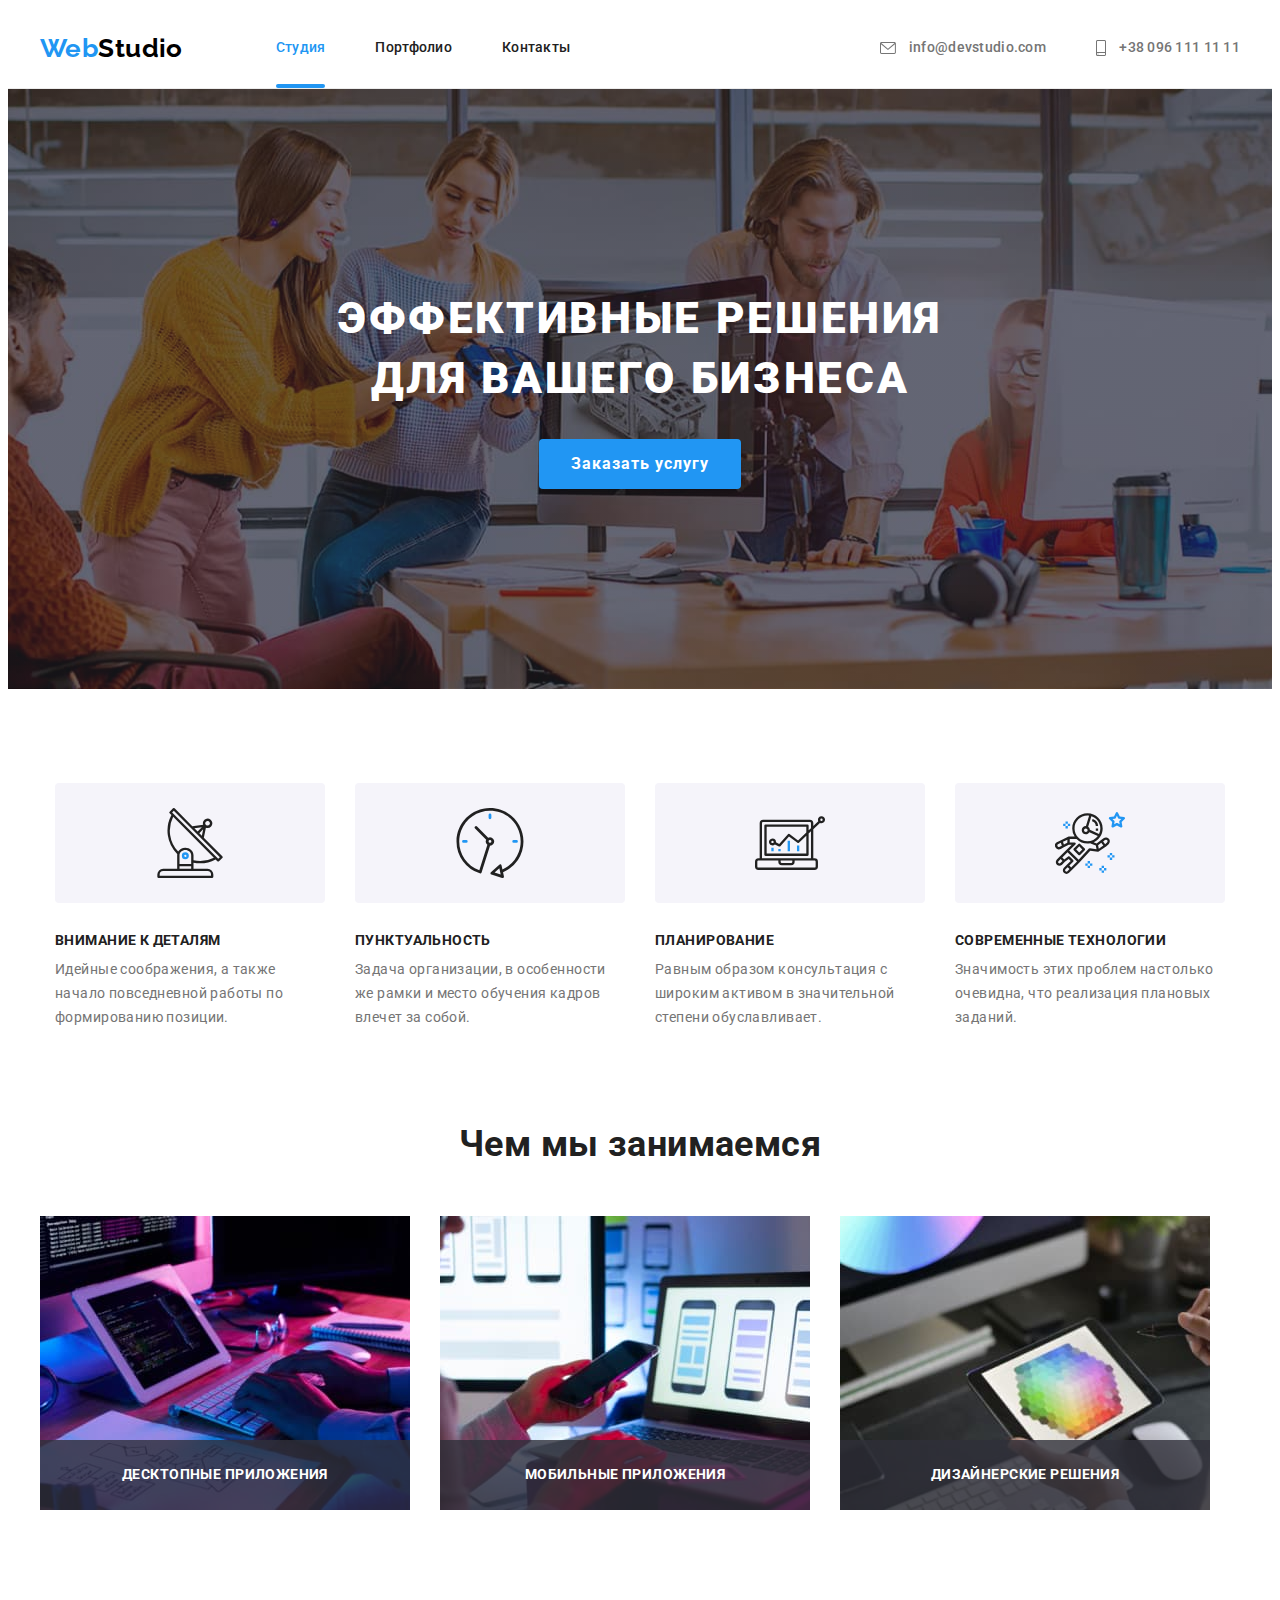
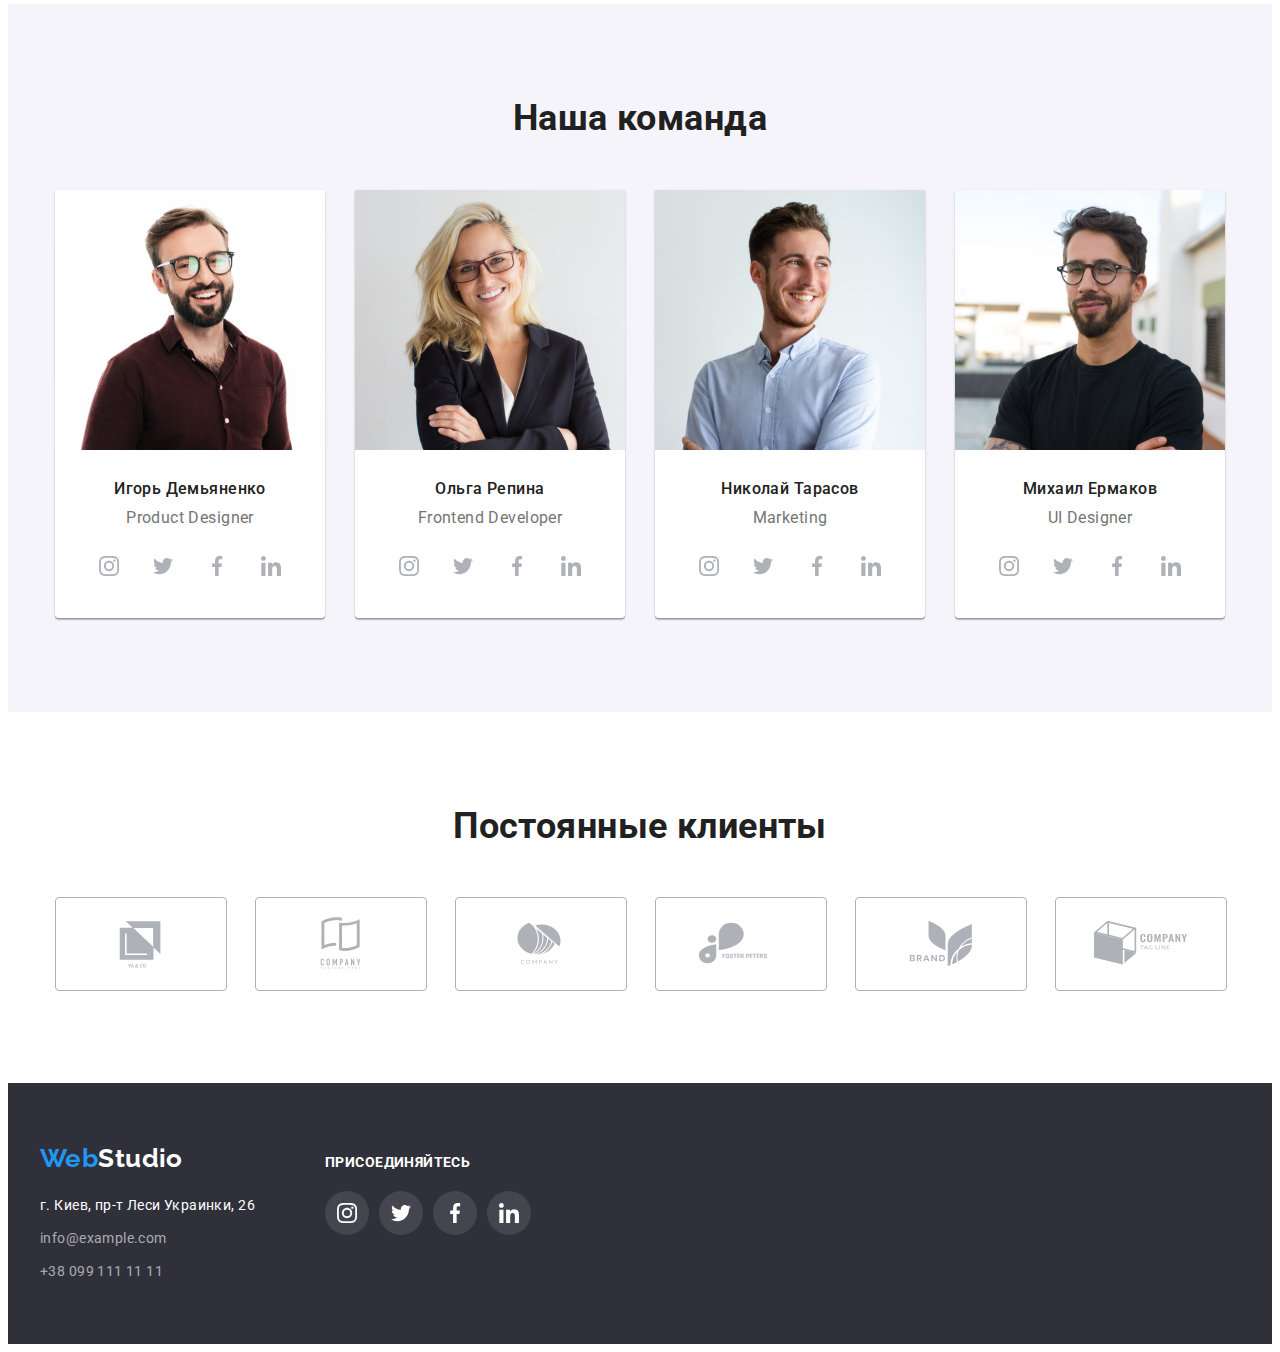
==== index.html @ 9dc1e690 "start" ====
<!DOCTYPE html>
<html lang="ru">
  <head>
    <meta charset="UTF-8" />
    <meta http-equiv="X-UA-Compatible" content="IE=edge" />
    <meta name="viewport" content="width=device-width, initial-scale=1.0" />
    <title>WebStudio</title>
    <link rel="preconnect" href="https://fonts.googleapis.com" />
    <link rel="preconnect" href="https://fonts.gstatic.com" crossorigin />
    <link
      href="https://fonts.googleapis.com/css2?family=Raleway:wght@700&family=Roboto:wght@400;500;700;900&display=swap"
      rel="stylesheet"
    />
    <link
      rel="stylesheet"
      href="https://cdnjs.cloudflare.com/ajax/libs/modern-normalize/1.1.0/modern-normalize.min.css"
      integrity="sha512-wpPYUAdjBVSE4KJnH1VR1HeZfpl1ub8YT/NKx4PuQ5NmX2tKuGu6U/JRp5y+Y8XG2tV+wKQpNHVUX03MfMFn9Q=="
      crossorigin="anonymous"
      referrerpolicy="no-referrer"
    />
    <link rel="stylesheet" href="./css/styles.css" />
  </head>
  <body>
    <header class="header">
      <div class="container header-content">
        <a class="header-logo link-res" href="./index.html"
          ><span class="logo-accent">Web</span>Studio</a
        >
        <nav>
          <ul class="header-nav-list list-res">
            <li>
              <a class="header-nav-link link-res current" href="./index.html"
                >Студия</a
              >
            </li>
            <li>
              <a class="header-nav-link link-res" href="./portfolio.html"
                >Портфолио</a
              >
            </li>
            <li><a class="header-nav-link link-res" href="#">Контакты</a></li>
          </ul>
        </nav>
        <ul class="header-contacts-list list-res">
          <li>
            <a
              class="header-contacts-link link-res"
              href="mailto:info@devstudio.com"
            >
              <svg class="header-contacts-icon" width="16" height="12">
                <use href="./images/icons.svg#icon-envelope"></use>
              </svg>
              info@devstudio.com</a
            >
          </li>
          <li>
            <a class="header-contacts-link link-res" href="tel:+380961111111">
              <svg class="header-contacts-icon" width="10" height="16">
                <use href="./images/icons.svg#icon-smartphone"></use>
              </svg>
              +38 096 111 11 11</a
            >
          </li>
        </ul>
      </div>
    </header>
    <main>
      <!-- Section hero -->
      <section class="hero">
        <div class="container">
          <h1 class="hero-title">Эффективные решения для вашего бизнеса</h1>
          <button class="hero-btn" type="button" data-modal-open>
            Заказать услугу
          </button>
        </div>
      </section>
      <!-- Section Our advatages -->
      <section class="section">
        <div class="container">
          <h2 class="visually-hidden">Наши преимущества</h2>
          <ul class="advantages-list list-res">
            <li class="advatages-list-item">
              <div class="advatages-icon-cont">
                <svg class="advatages-icon" width="70" height="70">
                  <use href="./images/icons.svg#icon-antenna"></use>
                </svg>
              </div>
              <h3 class="advantages-item-title">Внимание к деталям</h3>
              <p class="advantages-item-text">
                Идейные соображения, а также начало повседневной работы по
                формированию позиции.
              </p>
            </li>
            <li class="advatages-list-item">
              <div class="advatages-icon-cont">
                <svg class="advatages-icon" width="70" height="70">
                  <use href="./images/icons.svg#icon-clock"></use>
                </svg>
              </div>
              <h3 class="advantages-item-title">Пунктуальность</h3>
              <p class="advantages-item-text">
                Задача организации, в особенности же рамки и место обучения
                кадров влечет за собой.
              </p>
            </li>
            <li class="advatages-list-item">
              <div class="advatages-icon-cont">
                <svg class="advatages-icon" width="70" height="70">
                  <use href="./images/icons.svg#icon-diagram"></use>
                </svg>
              </div>
              <h3 class="advantages-item-title">Планирование</h3>
              <p class="advantages-item-text">
                Равным образом консультация с широким активом в значительной
                степени обуславливает.
              </p>
            </li>
            <li class="advatages-list-item">
              <div class="advatages-icon-cont">
                <svg class="advatages-icon" width="70" height="70">
                  <use href="./images/icons.svg#icon-astronaut"></use>
                </svg>
              </div>
              <h3 class="advantages-item-title">Современные технологии</h3>
              <p class="advantages-item-text">
                Значимость этих проблем настолько очевидна, что реализация
                плановых заданий.
              </p>
            </li>
          </ul>
        </div>
      </section>
      <!-- Section What We Do -->
      <section class="section what-we-do-section">
        <div class="container">
          <h2 class="section-title">Чем мы занимаемся</h2>
          <ul class="what-we-do-list list-res">
            <li class="what-we-do-list-item">
              <div class="what-we-do-wrap">
                <img
                  src="./images/img_1.jpg"
                  alt="Пишем код"
                  width="370"
                  height="295"
                />
                <p class="what-we-do-img-desc">Десктопные приложения</p>
              </div>
            </li>
            <li class="what-we-do-list-item">
              <div class="what-we-do-wrap">
                <img
                  src="./images/img_2.jpg"
                  alt="Адаптируем"
                  width="370"
                  height="295"
                />
                <p class="what-we-do-img-desc">Мобильные приложения</p>
              </div>
            </li>
            <li class="what-we-do-list-item">
              <div class="what-we-do-wrap">
                <img
                  src="./images/img_3.jpg"
                  alt="Подбираем цвет"
                  width="370"
                  height="295"
                />
                <p class="what-we-do-img-desc">Дизайнерские решения</p>
              </div>
            </li>
          </ul>
        </div>
      </section>
      <!-- Section Our Team -->
      <section class="section our-team-section">
        <div class="container">
          <h2 class="section-title">Наша команда</h2>
          <ul class="team-list list-res">
            <li class="team-list-item">
              <img
                class="team-list-item-img"
                src="./images/img_4.jpg"
                alt="Участник команды"
                width="270"
                height="260"
              />
              <div class="team-item-desc">
                <h3 class="team-member-name">Игорь Демьяненко</h3>
                <p class="team-member-position">Product Designer</p>
                <ul class="member-social-list list-res">
                  <li class="member-social-item">
                    <a class="member-social-link link-res" href="#">
                      <svg class="member-social-icon" width="20" height="20">
                        <use href="./images/icons.svg#icon-instagram"></use>
                      </svg>
                    </a>
                  </li>
                  <li class="member-social-item">
                    <a class="member-social-link link-res" href="#"
                      ><svg class="member-social-icon" width="20" height="20">
                        <use href="./images/icons.svg#icon-twitter"></use>
                      </svg>
                    </a>
                  </li>
                  <li class="member-social-item link-res">
                    <a class="member-social-link" href="#"
                      ><svg class="member-social-icon" width="20" height="20">
                        <use href="./images/icons.svg#icon-facebook"></use>
                      </svg>
                    </a>
                  </li>
                  <li class="member-social-item link-res">
                    <a class="member-social-link" href="#"
                      ><svg class="member-social-icon" width="20" height="20">
                        <use href="./images/icons.svg#icon-linkedin"></use>
                      </svg>
                    </a>
                  </li>
                </ul>
              </div>
            </li>
            <li class="team-list-item">
              <img
                class="team-list-item-img"
                src="./images/img_5.jpg"
                alt="Участник команды"
                width="270"
                height="260"
              />
              <div class="team-item-desc">
                <h3 class="team-member-name">Ольга Репина</h3>
                <p class="team-member-position">Frontend Developer</p>
                <ul class="member-social-list list-res">
                  <li class="member-social-item">
                    <a class="member-social-link link-res" href="#">
                      <svg class="member-social-icon" width="20" height="20">
                        <use href="./images/icons.svg#icon-instagram"></use>
                      </svg>
                    </a>
                  </li>
                  <li class="member-social-item">
                    <a class="member-social-link link-res" href="#"
                      ><svg class="member-social-icon" width="20" height="20">
                        <use href="./images/icons.svg#icon-twitter"></use>
                      </svg>
                    </a>
                  </li>
                  <li class="member-social-item link-res">
                    <a class="member-social-link" href="#"
                      ><svg class="member-social-icon" width="20" height="20">
                        <use href="./images/icons.svg#icon-facebook"></use>
                      </svg>
                    </a>
                  </li>
                  <li class="member-social-item link-res">
                    <a class="member-social-link" href="#"
                      ><svg class="member-social-icon" width="20" height="20">
                        <use href="./images/icons.svg#icon-linkedin"></use>
                      </svg>
                    </a>
                  </li>
                </ul>
              </div>
            </li>
            <li class="team-list-item">
              <img
                class="team-list-item-img"
                src="./images/img_6.jpg"
                alt="Участник команды"
                width="270"
                height="260"
              />
              <div class="team-item-desc">
                <h3 class="team-member-name">Николай Тарасов</h3>
                <p class="team-member-position">Marketing</p>
                <ul class="member-social-list list-res">
                  <li class="member-social-item">
                    <a class="member-social-link link-res" href="#">
                      <svg class="member-social-icon" width="20" height="20">
                        <use href="./images/icons.svg#icon-instagram"></use>
                      </svg>
                    </a>
                  </li>
                  <li class="member-social-item">
                    <a class="member-social-link link-res" href="#"
                      ><svg class="member-social-icon" width="20" height="20">
                        <use href="./images/icons.svg#icon-twitter"></use>
                      </svg>
                    </a>
                  </li>
                  <li class="member-social-item link-res">
                    <a class="member-social-link" href="#"
                      ><svg class="member-social-icon" width="20" height="20">
                        <use href="./images/icons.svg#icon-facebook"></use>
                      </svg>
                    </a>
                  </li>
                  <li class="member-social-item link-res">
                    <a class="member-social-link" href="#"
                      ><svg class="member-social-icon" width="20" height="20">
                        <use href="./images/icons.svg#icon-linkedin"></use>
                      </svg>
                    </a>
                  </li>
                </ul>
              </div>
            </li>
            <li class="team-list-item">
              <img
                class="team-list-item-img"
                src="./images/img_7.jpg"
                alt="Участник команды"
                width="270"
                height="260"
              />
              <div class="team-item-desc">
                <h3 class="team-member-name">Михаил Ермаков</h3>
                <p class="team-member-position">UI Designer</p>
                <ul class="member-social-list list-res">
                  <li class="member-social-item">
                    <a class="member-social-link link-res" href="#">
                      <svg class="member-social-icon" width="20" height="20">
                        <use href="./images/icons.svg#icon-instagram"></use>
                      </svg>
                    </a>
                  </li>
                  <li class="member-social-item">
                    <a class="member-social-link link-res" href="#"
                      ><svg class="member-social-icon" width="20" height="20">
                        <use href="./images/icons.svg#icon-twitter"></use>
                      </svg>
                    </a>
                  </li>
                  <li class="member-social-item link-res">
                    <a class="member-social-link" href="#"
                      ><svg class="member-social-icon" width="20" height="20">
                        <use href="./images/icons.svg#icon-facebook"></use>
                      </svg>
                    </a>
                  </li>
                  <li class="member-social-item link-res">
                    <a class="member-social-link" href="#"
                      ><svg class="member-social-icon" width="20" height="20">
                        <use href="./images/icons.svg#icon-linkedin"></use>
                      </svg>
                    </a>
                  </li>
                </ul>
              </div>
            </li>
          </ul>
        </div>
      </section>
      <!-- Section Clients -->
      <section class="section clients">
        <div class="container">
          <h2 class="section-title">Постоянные клиенты</h2>
          <ul class="clients-list list-res">
            <li class="clients-list-item">
              <a href="#" class="clients-link link-res">
                <svg class="clients-list-logo" width="106" height="60">
                  <use href="./images/icons.svg#icon-client1"></use>
                </svg>
              </a>
            </li>
            <li class="clients-list-item">
              <a href="#" class="clients-link link-res">
                <svg class="clients-list-logo" width="106" height="60">
                  <use href="./images/icons.svg#icon-client2"></use>
                </svg>
              </a>
            </li>
            <li class="clients-list-item">
              <a href="#" class="clients-link link-res">
                <svg class="clients-list-logo" width="106" height="60">
                  <use href="./images/icons.svg#icon-client3"></use>
                </svg>
              </a>
            </li>
            <li class="clients-list-item">
              <a href="#" class="clients-link link-res">
                <svg class="clients-list-logo" width="106" height="60">
                  <use href="./images/icons.svg#icon-client4"></use>
                </svg>
              </a>
            </li>
            <li class="clients-list-item">
              <a href="#" class="clients-link link-res">
                <svg class="clients-list-logo" width="106" height="60">
                  <use href="./images/icons.svg#icon-client5"></use>
                </svg>
              </a>
            </li>
            <li class="clients-list-item">
              <a href="#" class="clients-link link-res">
                <svg class="clients-list-logo" width="106" height="60">
                  <use href="./images/icons.svg#icon-client6"></use>
                </svg>
              </a>
            </li>
          </ul>
        </div>
      </section>
    </main>
    <footer class="footer">
      <div class="container footer-container">
        <div class="adress-logo">
          <a class="footer-logo link-res" href="./index.html"
            ><span class="logo-accent">Web</span>Studio</a
          >
          <address>
            <ul class="list-res">
              <li class="footer-addres-list-item">
                <a
                  class="footer-adress-link link-res"
                  href="https://goo.gl/maps/EiXwQJMWmCeiTuUE6"
                  target="_blank"
                  rel="nofollow noopener noreferrer"
                  >г. Киев, пр-т Леси Украинки, 26</a
                >
              </li>
              <li class="footer-addres-list-item">
                <a
                  class="footer-contact-link link-res"
                  href="mailto:info@example.com"
                  >info@example.com</a
                >
              </li>
              <li class="footer-addres-list-item">
                <a class="footer-contact-link link-res" href="tel:+380991111111"
                  >+38 099 111 11 11</a
                >
              </li>
            </ul>
          </address>
        </div>
        <div class="footer-social-cont">
          <p class="footer-social-header">Присоединяйтесь</p>
          <ul class="footer-social-list list-res">
            <li class="footer-social-item">
              <a class="footer-social-link" href="#">
                <svg class="footer-social-icon" width="20" height="20">
                  <use href="./images/icons.svg#icon-instagram"></use>
                </svg>
              </a>
            </li>
            <li class="footer-social-item">
              <a class="footer-social-link" href="#">
                <svg class="footer-social-icon" width="20" height="20">
                  <use href="./images/icons.svg#icon-twitter"></use>
                </svg>
              </a>
            </li>
            <li class="footer-social-item">
              <a class="footer-social-link" href="#">
                <svg class="footer-social-icon" width="20" height="20">
                  <use href="./images/icons.svg#icon-facebook"></use>
                </svg>
              </a>
            </li>
            <li class="footer-social-item">
              <a class="footer-social-link" href="#">
                <svg class="footer-social-icon" width="20" height="20">
                  <use href="./images/icons.svg#icon-linkedin"></use>
                </svg>
              </a>
            </li>
          </ul>
        </div>
      </div>
    </footer>
    <!-- MODAL WINDOW -->
    <div class="backdrop is-hidden" data-modal>
      <div class="modal-window">
        <button class="icon-close" type="button" data-modal-close>
          <svg width="18" height="18">
            <use href="./images/icons.svg#icon-close"></use>
          </svg>
        </button>
      </div>
    </div>
    <script src="./js/modal.js"></script>
  </body>
</html>
---- css/styles.css ----
:root {
  --first-color: #212121;
  --second-color: #757575;
  --logo-color: #000000;
  --accent-color: #2196f3;
  --color-darkback: #ffffff;
  --background-color: #ffffff;
  --hero-footer-back: #2f303a;
  --filter-btn: #f5f4fa;
  --our-team-background: #f5f4fa;
  --hero-btn-focus: #188ce8;
  --hero-bg-color: #c4c4c4;
  --standart-gap: 30px;
  --icon-color: #afb1b8;
  --icon-color-hover: #ffffff;
  --hover-focus-duration: 250ms;
}
/* ----------SERVICE CLASSES---------- */
img {
  display: block;
  max-width: 100%;
  height: auto;
}
.link-res {
  text-decoration: none;
  font-style: normal;
  color: inherit;
}
.list-res {
  margin: 0;
  padding: 0;
  list-style: none;
}
.visually-hidden {
  position: absolute;
  white-space: nowrap;
  width: 1px;
  height: 1px;
  overflow: hidden;
  border: 0;
  padding: 0;
  clip: rect(0 0 0 0);
  clip-path: inset(50%);
  margin: -1px;
}

/* ----------COMMON---------- */

body {
  font-family: 'Roboto', sans-serif;
  font-size: 14px;
  line-height: 1.14;
  letter-spacing: 0.03em;
  color: var(--first-color);
  background-color: var(--background-color);
}
.logo-accent,
.header-contacts-link:hover,
.header-contacts-link:focus,
.footer-contact-link:hover,
.footer-contact-link:focus,
.footer-adress:hover,
.footer-adress:focus,
.header-nav-link:hover,
.header-nav-link:focus,
.footer-adress-link:hover,
.footer-adress-link:focus,
.our-projects-link:hover,
.our-projects-link:focus {
  color: var(--accent-color);
}
.header-contacts-link,
.header-contacts-link,
.footer-contact-link,
.footer-contact-link,
.footer-adress,
.footer-adress,
.header-nav-link,
.header-nav-link,
.footer-adress-link,
.footer-adress-link,
.our-projects-link,
.our-projects-link {
  transition-property: color;
  transition-duration: var(--hover-focus-duration);
  transition-timing-function: cubic-bezier(0.4, 0, 0.2, 1);
}
.container {
  width: 1200px;
  padding-left: 15px;
  padding-right: 15px;
  margin: 0 auto;
  /* outline: 2px solid red; */
}
.section {
  padding-top: 94px;
  padding-bottom: 94px;
}
.section-title {
  margin: 0;
  margin-bottom: 50px;

  font-weight: 700;
  font-size: 36px;
  line-height: 1.16;
  text-align: center;
}
/* ----------HEADER---------- */
.header {
  border-bottom: 1px solid #ececec;
}
.header-content {
  display: flex;
  align-items: center;
}
.header-logo {
  margin-right: 93px;
  font-family: 'Raleway', sans-serif;
  font-weight: 700;
  font-size: 26px;
  line-height: 1.19;
  color: var(--logo-color);
}
.header-nav-list {
  display: flex;
}
.header-nav-list > :not(:last-child) {
  margin-right: 50px;
}
.header-nav-link {
  display: block;
  padding-top: 32px;
  padding-bottom: 32px;
  font-weight: 500;
  letter-spacing: 0.02em;
  color: inherit;
}
.current {
  position: relative;
  color: var(--accent-color);
}
.current::after {
  content: '';
  display: block;
  position: absolute;
  bottom: 0;
  height: 4px;
  width: 100%;
  border-radius: 2px;
  background-color: var(--accent-color);
}
.header-contacts-list {
  display: flex;
  margin-left: auto;
}
.header-contacts-list > :not(:last-child) {
  margin-right: 50px;
}
.header-contacts-link {
  padding-top: 32px;
  padding-bottom: 32px;
  font-weight: 500;
  letter-spacing: 0.02em;
  color: var(--second-color);
}
.header-contacts-icon {
  fill: currentColor;
  margin-right: 10px;
  vertical-align: middle;
}

/* ----------HERO---------- */

.hero {
  max-width: 1600px;
  margin-left: auto;
  margin-right: auto;
  background-color: var(--hero-footer-back);
  background-image: linear-gradient(
      rgba(47, 48, 58, 0.4),
      rgba(47, 48, 58, 0.4)
    ),
    url(../images/hero-bg.jpg);
  background-repeat: no-repeat;
  background-size: cover;
  background-position: center;

  padding-top: 200px;
  padding-bottom: 200px;
  text-align: center;
}
.hero-title {
  width: 59.4871%;
  margin: 0;
  padding: 0;
  margin-left: auto;
  margin-right: auto;
  margin-bottom: var(--standart-gap);

  font-weight: 900;
  font-size: 44px;
  line-height: 1.36;
  letter-spacing: 0.06em;
  text-transform: uppercase;
  color: var(--color-darkback);
}
.hero-btn {
  display: inline-block;
  border: 0;
  border-radius: 4px;
  padding: 10px 32px;

  box-shadow: 0px 4px 4px rgba(0, 0, 0, 0.15);
  color: var(--color-darkback);
  background: var(--accent-color);

  font-family: inherit;
  font-weight: 700;
  font-size: 16px;
  line-height: 1.87;
  letter-spacing: 0.06em;
  cursor: pointer;

  transition: background-color var(--hover-focus-duration)
    cubic-bezier(0.4, 0, 0.2, 1);
}
.hero-btn:hover,
.hero-btn:focus {
  background-color: var(--hero-btn-focus);
}

/* ----------ADVANTAGES---------- */
.advantages-list {
  display: flex;
  justify-content: center;
}
.advatages-list-item {
  flex-basis: 270px;
}
.advatages-list-item + .advatages-list-item {
  margin-left: var(--standart-gap);
}
.advatages-icon-cont {
  height: 120px;
  margin-bottom: var(--standart-gap);
  display: flex;
  justify-content: center;
  align-items: center;

  background: var(--our-team-background);
  border-radius: 4px;
}
.advantages-item-title {
  margin: 0;
  margin-bottom: 10px;
  font-size: inherit;
  font-weight: 700;
  text-transform: uppercase;
}
.advantages-item-text {
  margin: 0;
  line-height: 1.71;
  color: var(--second-color);
}
/* ----------WHAT WE DO---------- */
.what-we-do-section {
  padding-top: 0;
}
.what-we-do-list {
  display: flex;
}
.what-we-do-wrap {
  position: relative;
}
.what-we-do-img-desc {
  margin: 0;
  position: absolute;
  bottom: 0;
  width: 100%;
  padding: 27px 0;

  font-weight: 700;

  text-align: center;
  text-transform: uppercase;

  color: var(--color-darkback);
  background: rgba(47, 48, 58, 0.8);
}
.what-we-do-list-item + .what-we-do-list-item {
  margin-left: var(--standart-gap);
}
/* ----------OUR TEAM---------- */
.our-team-section {
  background: var(--our-team-background);
}
.team-list {
  display: flex;
  justify-content: center;
}
.team-list-item {
  text-align: center;

  box-shadow: 0px 1px 3px rgba(0, 0, 0, 0.12), 0px 1px 1px rgba(0, 0, 0, 0.14),
    0px 2px 1px rgba(0, 0, 0, 0.2);
  border-radius: 0px 0px 4px 4px;
  overflow: hidden;
  background-color: var(--background-color);
}
.team-list-item + .team-list-item {
  margin-left: var(--standart-gap);
}
.team-item-desc {
  padding-top: var(--standart-gap);
  padding-bottom: var(--standart-gap);
}
.team-member-name {
  padding: 0;
  margin: 0;
  margin-bottom: 10px;
  font-weight: 500;
  font-size: 16px;
  line-height: 1.18;
}
.team-member-position {
  margin: 0;
  margin-bottom: 16px;

  font-size: 16px;
  line-height: 1.18;
  color: var(--second-color);
}
.member-social-list {
  display: flex;
  justify-content: center;
}

.member-social-item + .member-social-item {
  margin-left: 10px;
}
.member-social-link {
  display: flex;
  width: 44px;
  height: 44px;
  border-radius: 50%;
  justify-content: center;
  align-items: center;
  color: var(--icon-color);

  transition: background-color var(--hover-focus-duration)
      cubic-bezier(0.4, 0, 0.2, 1),
    color var(--hover-focus-duration) cubic-bezier(0.4, 0, 0.2, 1);
}
.member-social-link:hover,
.member-social-link:focus {
  color: var(--icon-color-hover);
  background-color: var(--accent-color);
}
.member-social-icon {
  display: block;
  fill: currentColor;
}
/* ----------CLIENTS---------- */
.clients-list {
  display: flex;
  justify-content: center;
}
.clients-list-item {
  height: 92px;
  flex-basis: 170px;
}
.clients-list-item + .clients-list-item {
  margin-left: var(--standart-gap);
}
.clients-link {
  width: 100%;
  height: 100%;
  display: flex;
  justify-content: center;
  align-items: center;
  border: 1px solid var(--icon-color);
  border-radius: 4px;

  color: var(--icon-color);

  transition: border-color var(--hover-focus-duration)
      cubic-bezier(0.4, 0, 0.2, 1),
    color var(--hover-focus-duration) cubic-bezier(0.4, 0, 0.2, 1);
}
.clients-link:hover,
.clients-link:focus {
  color: var(--accent-color);
  border-color: var(--accent-color);
}

.clients-list-logo {
  fill: currentColor;
}
/* ----------OUR PROJECTS---------- */
.filter-list {
  margin-bottom: 50px;
  display: flex;
  justify-content: center;
}
.filter-btn {
  display: inline-block;
  padding: 6px 22px;
  border: 1px solid transparent;
  border-radius: 4px;
  font-family: inherit;
  font-weight: 500;
  font-size: 16px;
  line-height: 1.62;
  background: var(--filter-btn);
  cursor: pointer;

  transition: background-color var(--hover-focus-duration)
      cubic-bezier(0.4, 0, 0.2, 1),
    color var(--hover-focus-duration) cubic-bezier(0.4, 0, 0.2, 1),
    box-shadow var(--hover-focus-duration) cubic-bezier(0.4, 0, 0.2, 1);
}
.filter-list-item:not(:last-child) {
  margin-right: 8px;
}
.filter-btn-act,
.filter-btn:hover,
.filter-btn:focus {
  color: var(--color-darkback);
  background-color: var(--accent-color);
  box-shadow: 0px 3px 1px rgba(0, 0, 0, 0.1), 0px 1px 2px rgba(0, 0, 0, 0.08),
    0px 2px 2px rgba(0, 0, 0, 0.12);
}
.projects-list {
  display: flex;
  flex-wrap: wrap;
  margin-top: calc(-1 * var(--standart-gap));
  margin-left: calc(-1 * var(--standart-gap));
}
.projects-item {
  flex-basis: 370px;
  margin-top: var(--standart-gap);
  margin-left: var(--standart-gap);
}
.projects-item-link {
  display: block;
  transition: box-shadow var(--hover-focus-duration)
    cubic-bezier(0.4, 0, 0.2, 1);
}
.projects-item-link:hover,
.projects-item-link:focus {
  box-shadow: 0px 1px 1px rgba(0, 0, 0, 0.12), 0px 4px 4px rgba(0, 0, 0, 0.06),
    1px 4px 6px rgba(0, 0, 0, 0.16);
}
.projects-img-wrapper {
  position: relative;
  overflow: hidden;
}
.projects-img-text {
  position: absolute;
  top: 100%;
  margin: 0;
  padding: 63px 24px;
  width: 100%;
  height: 100%;

  font-weight: 400;
  font-size: 18px;
  line-height: 1.55;

  color: var(--color-darkback);

  background: rgba(33, 150, 243, 0.9);

  transition: transform var(--hover-focus-duration) cubic-bezier(0.4, 0, 0.2, 1);
}
.projects-item-link:hover .projects-img-text,
.projects-item-link:focus .projects-img-text {
  transform: translateY(-100%);
}
.project-item-desc-cont {
  padding-top: 20px;
  padding-left: 24px;
  padding-right: 24px;
  padding-bottom: 20px;

  border: 1px solid #eeeeee;
  border-top: 0;
}
.project-item-title {
  margin: 0;
  margin-bottom: 4px;

  font-weight: 700;
  font-size: 18px;
  line-height: 2;
  letter-spacing: 0.06em;
}
.project-item-desc {
  margin: 0;

  font-size: 16px;
  line-height: 1.87;
  color: var(--second-color);
}

/* ----------FOOTER---------- */

.footer {
  background: var(--hero-footer-back);
  padding-top: 60px;
  padding-bottom: 60px;
}
.footer-logo {
  display: block;
  margin-bottom: 20px;

  font-family: 'Raleway', sans-serif;
  font-weight: 700;
  font-size: 26px;
  line-height: 1.19;
  color: var(--color-darkback);
}
.footer-addres-list-item:not(:last-child) {
  margin-bottom: 9px;
}
.footer-adress-link {
  line-height: 1.71;
  color: var(--color-darkback);
}
.footer-contact-link {
  line-height: 1.71;
  color: rgba(255, 255, 255, 0.6);
}
.footer-container {
  display: flex;
  align-items: baseline;
}
.footer-social-cont {
  margin-left: 70px;
}
.footer-social-header {
  margin: 0;
  margin-bottom: 20px;
  font-weight: 700;
  text-transform: uppercase;

  color: #ffffff;
}
.footer-social-list {
  display: flex;
}
.footer-social-item + .footer-social-item {
  margin-left: 10px;
}
.footer-social-link {
  display: flex;
  justify-content: center;
  align-items: center;
  width: 44px;
  height: 44px;
  border-radius: 50%;

  background: rgba(255, 255, 255, 0.1);
  color: #ffffff;

  transition: background-color var(--hover-focus-duration)
    cubic-bezier(0.4, 0, 0.2, 1);
}
.footer-social-link:hover,
.footer-social-link:focus {
  background-color: var(--accent-color);
}
.footer-social-icon {
  display: block;
  fill: currentColor;
}

/* ----------MODAL WINDOW---------- */

.backdrop {
  position: fixed;
  top: 0;
  left: 0;
  height: 100%;
  width: 100%;

  background: rgba(0, 0, 0, 0.2);
  transition: opacity var(--hover-focus-duration) cubic-bezier(0.4, 0, 0.2, 1),
    visibility var(--hover-focus-duration) cubic-bezier(0.4, 0, 0.2, 1);
}
.modal-window {
  position: absolute;
  left: 50%;
  top: 50%;
  width: 528px;
  min-height: 581px;

  background: var(--background-color);
  box-shadow: 0px 1px 3px rgba(0, 0, 0, 0.12), 0px 1px 1px rgba(0, 0, 0, 0.14),
    0px 2px 1px rgba(0, 0, 0, 0.2);
  border-radius: 4px;

  transform: translate(-50%, -50%) scale(1);
  transition: transform var(--hover-focus-duration) cubic-bezier(0.4, 0, 0.2, 1);
}
.backdrop.is-hidden .modal-window {
  transform: translate(-50%, -50%) scale(5);
}
.icon-close {
  position: absolute;
  top: 8px;
  right: 8px;
  width: 30px;
  height: 30px;
  display: flex;
  align-items: center;
  justify-content: center;
  border-radius: 50%;
  border: 1px solid rgba(0, 0, 0, 0.1);
  cursor: pointer;

  background-color: transparent;
}
.is-hidden {
  opacity: 0;
  visibility: hidden;
  pointer-events: none;
}
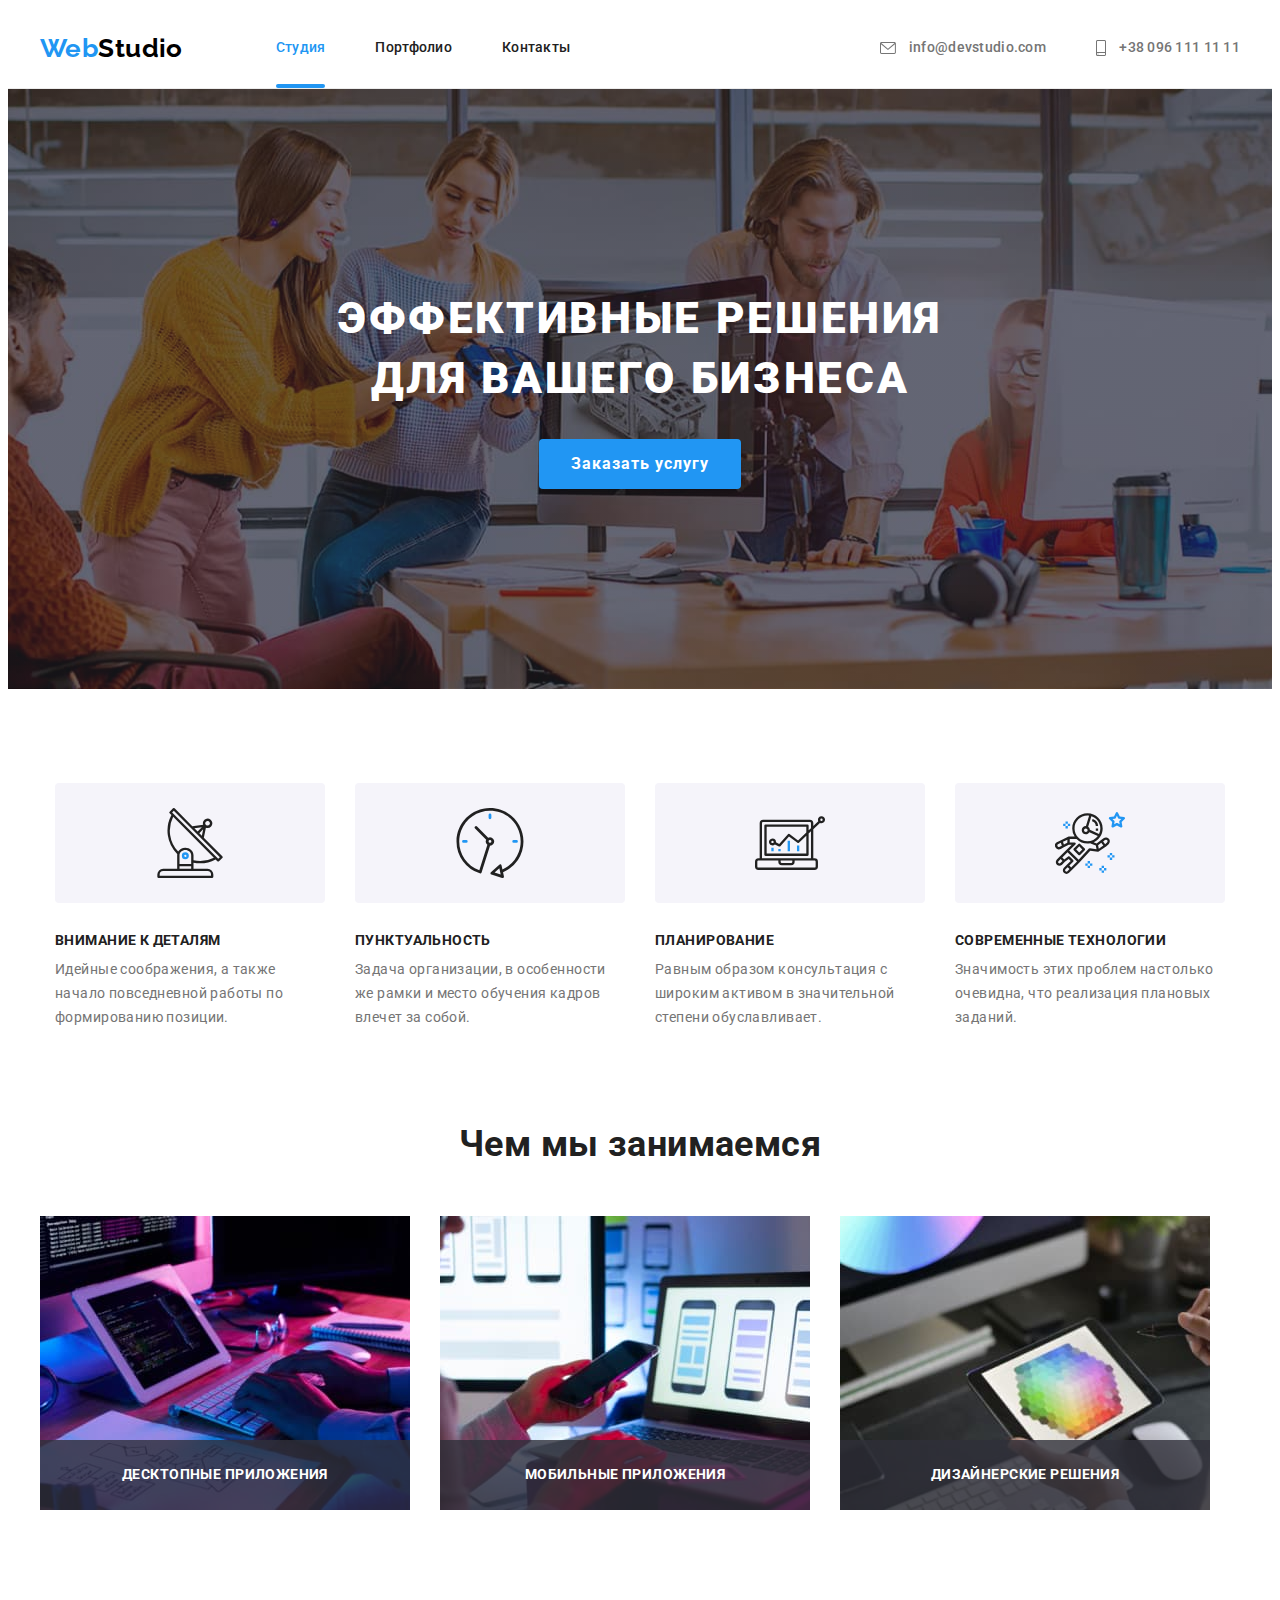
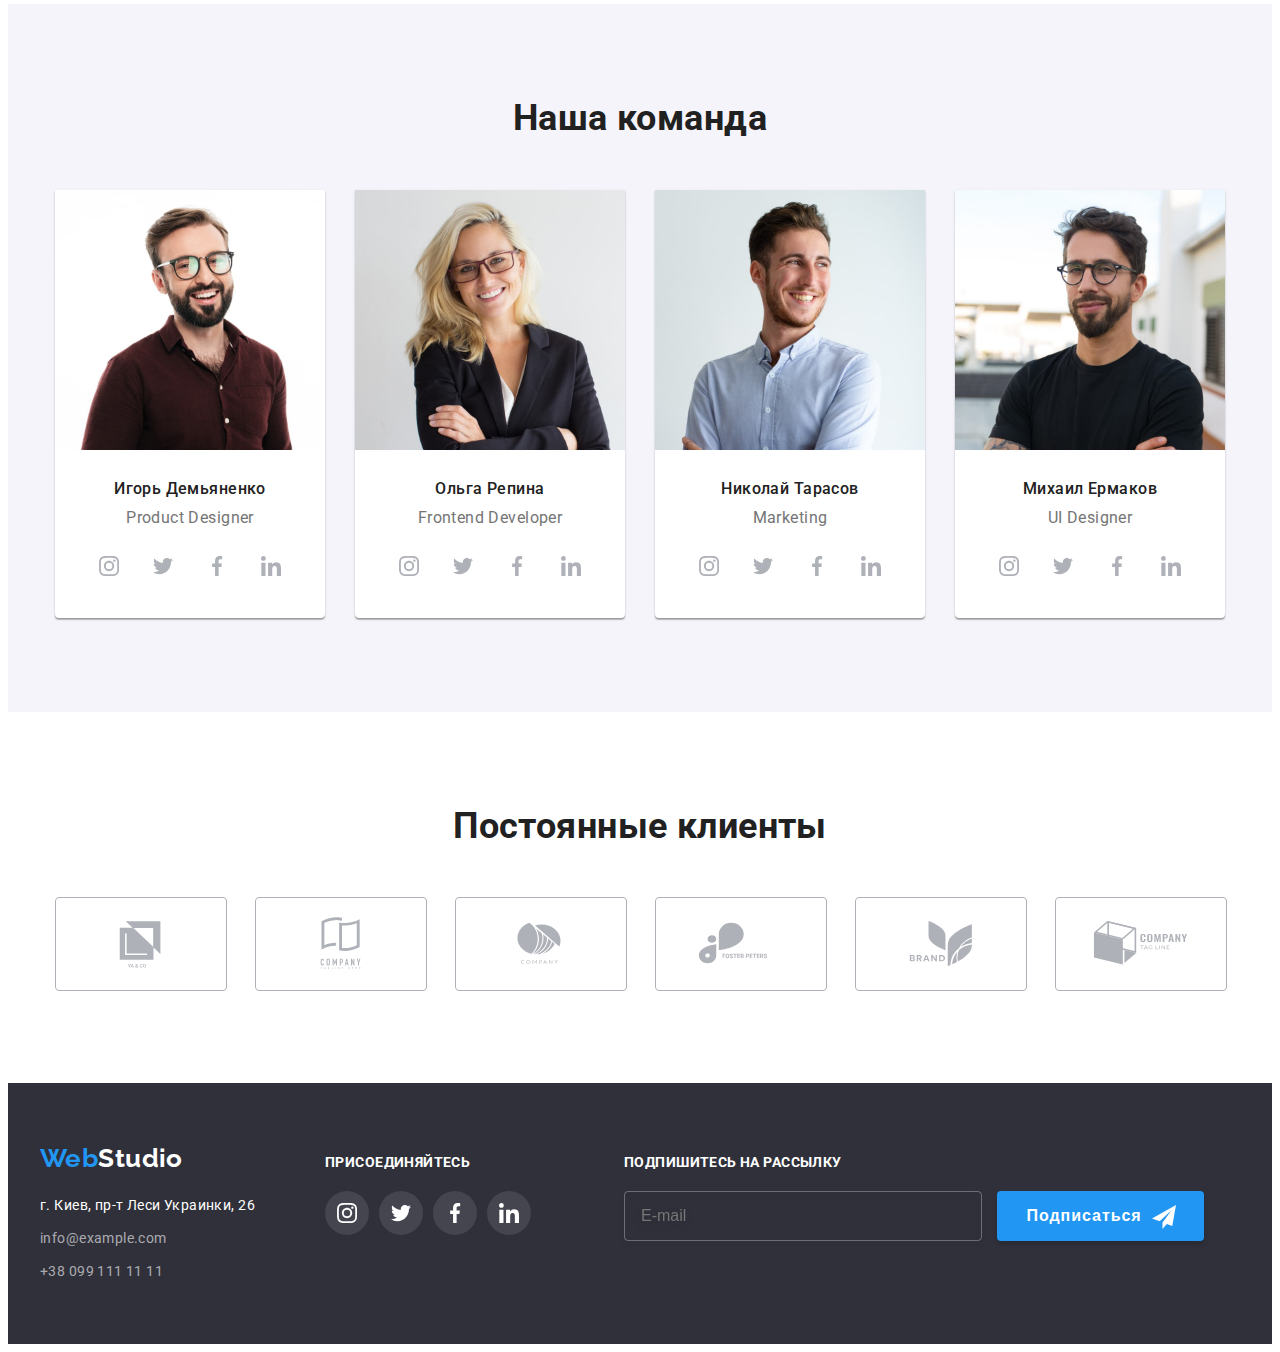
==== commit 20f63465: "firstTry" ====
--- a/index.html
+++ b/index.html
@@ -435,7 +435,7 @@
           </address>
         </div>
         <div class="footer-social-cont">
-          <p class="footer-social-header">Присоединяйтесь</p>
+          <p class="footer-column-header">Присоединяйтесь</p>
           <ul class="footer-social-list list-res">
             <li class="footer-social-item">
               <a class="footer-social-link" href="#">
@@ -467,11 +467,70 @@
             </li>
           </ul>
         </div>
+        <div class="footer-subscribe">
+          <p class="footer-column-header">Подпишитесь на рассылку</p>
+          <form action="#">
+            <input
+              class="footer-email-input"
+              type="email"
+              name="email"
+              placeholder="E-mail"
+            />
+            <button class="footer-subscribe-btn" type="submit">
+              Подписаться<svg class="icon-send" width="24" height="24">
+                <use href="./images/icons.svg#icon-send"></use>
+              </svg>
+            </button>
+          </form>
+        </div>
       </div>
     </footer>
     <!-- MODAL WINDOW -->
     <div class="backdrop is-hidden" data-modal>
       <div class="modal-window">
+        <form class="callback-form" action="#" method="GET">
+          <p class="callback-title">Оставьте свои данные, мы вам перезвоним</p>
+          <label class="callback-label" for="name">Имя</label>
+          <div class="callback-field">
+            <input class="callback-input" type="text" name="name" id="name" />
+            <svg class="callback-field-icon" width="18" height="18">
+              <use href="./images/icons.svg#icon-person"></use>
+            </svg>
+          </div>
+          <label class="callback-label" for="tel">Телефон</label>
+          <div class="callback-field">
+            <input class="callback-input" type="tel" name="tel" id="tel" />
+            <svg class="callback-field-icon" width="18" height="18">
+              <use href="./images/icons.svg#icon-phone"></use>
+            </svg>
+          </div>
+          <label class="callback-label" for="mail">Почта</label>
+          <div class="callback-field">
+            <input class="callback-input" type="email" name="mail" id="mail" />
+            <svg class="callback-field-icon" width="18" height="18">
+              <use href="./images/icons.svg#icon-email"></use>
+            </svg>
+          </div>
+          <label class="callback-label" for="comment">Комментарий</label>
+          <textarea
+            class="callback-comment"
+            name="comment"
+            id="comment"
+            placeholder="Введите текст"
+          ></textarea>
+          <label class="agreement-label"
+            ><input
+              class="agreement-checkbox visually-hidden"
+              type="checkbox"
+              name="agreement"
+            /><span class="checkbox-icon-wrap"
+              ><svg class="checkbox-icon" width="11" height="8">
+                <use href="./images/icons.svg#icon-check"></use></svg></span
+            >Соглашаюсь с рассылкой и принимаю
+            <a class="agreement-link" href="#">Условия договора</a></label
+          >
+          <button class="callback-submit-btn" type="submit">Отправить</button>
+        </form>
         <button class="icon-close" type="button" data-modal-close>
           <svg width="18" height="18">
             <use href="./images/icons.svg#icon-close"></use>
--- a/css/styles.css
+++ b/css/styles.css
@@ -535,16 +535,16 @@
   display: flex;
   align-items: baseline;
 }
+.footer-column-header {
+  margin: 0;
+  margin-bottom: 20px;
+  font-weight: 700;
+  text-transform: uppercase;
+
+  color: #ffffff;
+}
 .footer-social-cont {
   margin-left: 70px;
-}
-.footer-social-header {
-  margin: 0;
-  margin-bottom: 20px;
-  font-weight: 700;
-  text-transform: uppercase;
-
-  color: #ffffff;
 }
 .footer-social-list {
   display: flex;
@@ -574,7 +574,56 @@
   display: block;
   fill: currentColor;
 }
-
+.footer-subscribe {
+  margin-left: 93px;
+}
+.footer-email-input {
+  width: 358px;
+  height: 50px;
+  padding-left: 16px;
+
+  font-weight: 400;
+  font-size: 16px;
+  line-height: 1.25;
+
+  border: 1px solid rgba(255, 255, 255, 0.3);
+  box-sizing: border-box;
+  filter: drop-shadow(0px 4px 4px rgba(0, 0, 0, 0.15));
+  border-radius: 4px;
+
+  color: var(--color-darkback);
+  background-color: transparent;
+}
+.footer-subscribe-btn {
+  display: inline-block;
+  margin-left: 12px;
+  padding: 10px 28px 10px 29px;
+  border: 0;
+
+  font-style: normal;
+  font-weight: 700;
+  font-size: 16px;
+  line-height: 1.87;
+  letter-spacing: 0.06em;
+
+  box-shadow: 0px 4px 4px rgba(0, 0, 0, 0.15);
+  border-radius: 4px;
+
+  color: var(--color-darkback);
+  background-color: var(--accent-color);
+
+  transition: background-color var(--hover-focus-duration)
+    cubic-bezier(0.4, 0, 0.2, 1);
+}
+.footer-subscribe-btn:hover,
+.footer-subscribe-btn:focus {
+  background-color: var(--hero-btn-focus);
+}
+.icon-send {
+  vertical-align: middle;
+  margin-left: 10px;
+  fill: currentColor;
+}
 /* ----------MODAL WINDOW---------- */
 
 .backdrop {
@@ -594,7 +643,7 @@
   top: 50%;
   width: 528px;
   min-height: 581px;
-
+  padding: 40px;
   background: var(--background-color);
   box-shadow: 0px 1px 3px rgba(0, 0, 0, 0.12), 0px 1px 1px rgba(0, 0, 0, 0.14),
     0px 2px 1px rgba(0, 0, 0, 0.2);
@@ -605,6 +654,134 @@
 }
 .backdrop.is-hidden .modal-window {
   transform: translate(-50%, -50%) scale(5);
+}
+.callback-title {
+  margin: 0;
+  margin-bottom: 12px;
+
+  font-weight: 700;
+  font-size: 20px;
+  line-height: 1.15;
+  text-align: center;
+
+  color: var(--first-color);
+}
+.callback-label {
+  display: inline-block;
+  margin-bottom: 4px;
+  font-weight: 400;
+  font-size: 12px;
+  line-height: 1.16;
+  letter-spacing: 0.01em;
+
+  color: var(--second-color);
+}
+.callback-field {
+  position: relative;
+  margin-bottom: 10px;
+}
+.callback-field-icon {
+  position: absolute;
+  top: 50%;
+  left: 12px;
+  transform: translateY(-50%);
+
+  fill: var(--first-color);
+  transition: fill var(--hover-focus-duration) cubic-bezier(0.4, 0, 0.2, 1);
+}
+.callback-input {
+  width: 100%;
+  height: 40px;
+  padding-left: 35px;
+
+  border: 1px solid rgba(33, 33, 33, 0.2);
+  border-radius: 4px;
+
+  transition: border-color var(--hover-focus-duration)
+    cubic-bezier(0.4, 0, 0.2, 1);
+}
+.callback-input:focus,
+.callback-comment:focus {
+  border-color: var(--accent-color);
+  outline: 0;
+}
+.callback-input:focus + .callback-field-icon {
+  fill: var(--accent-color);
+}
+.callback-comment {
+  width: 100%;
+  height: 120px;
+  margin-bottom: 20px;
+  padding: 16px 12px;
+
+  border: 1px solid rgba(33, 33, 33, 0.2);
+  border-radius: 4px;
+
+  resize: none;
+  transition: var(--background-color) var(--hover-focus-duration)
+    cubic-bezier(0.4, 0, 0.2, 1);
+}
+.agreement-label {
+  display: flex;
+  margin-bottom: 30px;
+
+  justify-content: center;
+  align-items: baseline;
+
+  font-weight: 400;
+  line-height: 1.71;
+  letter-spacing: 0.03em;
+
+  color: var(--second-color);
+}
+.checkbox-icon-wrap {
+  display: flex;
+  justify-content: center;
+  align-items: center;
+
+  width: 16px;
+  height: 15px;
+  margin-right: 7px;
+  border: 2px var(--first-color) solid;
+  border-radius: 2px;
+
+  background-color: #ffffff;
+  fill: transparent;
+  transition: background-color var(--hover-focus-duration)
+      cubic-bezier(0.4, 0, 0.2, 1),
+    fill var(--hover-focus-duration) cubic-bezier(0.4, 0, 0.2, 1),
+    border var(--hover-focus-duration) cubic-bezier(0.4, 0, 0.2, 1);
+}
+.agreement-checkbox:checked + .checkbox-icon-wrap {
+  border: none;
+  background-color: var(--accent-color);
+  fill: var(--color-darkback);
+}
+.agreement-link {
+  color: var(--accent-color);
+}
+.callback-submit-btn {
+  display: block;
+  margin: 0 auto;
+  padding: 10px 55px;
+
+  font-weight: 700;
+  font-size: 16px;
+  line-height: 1.87;
+  letter-spacing: 0.06em;
+
+  color: var(--color-darkback);
+  background: var(--accent-color);
+  box-shadow: 0px 4px 4px rgba(0, 0, 0, 0.15);
+  border: 0;
+  border-radius: 4px;
+
+  transition: background-color var(--hover-focus-duration)
+    cubic-bezier(0.4, 0, 0.2, 1);
+}
+.callback-submit-btn:hover,
+.callback-submit-btn:focus {
+  background-color: var(--hero-btn-focus);
 }
 .icon-close {
   position: absolute;
@@ -621,6 +798,10 @@
 
   background-color: transparent;
 }
+.icon-close:hover,
+.icon-close:focus {
+  fill: var(--accent-color);
+}
 .is-hidden {
   opacity: 0;
   visibility: hidden;
